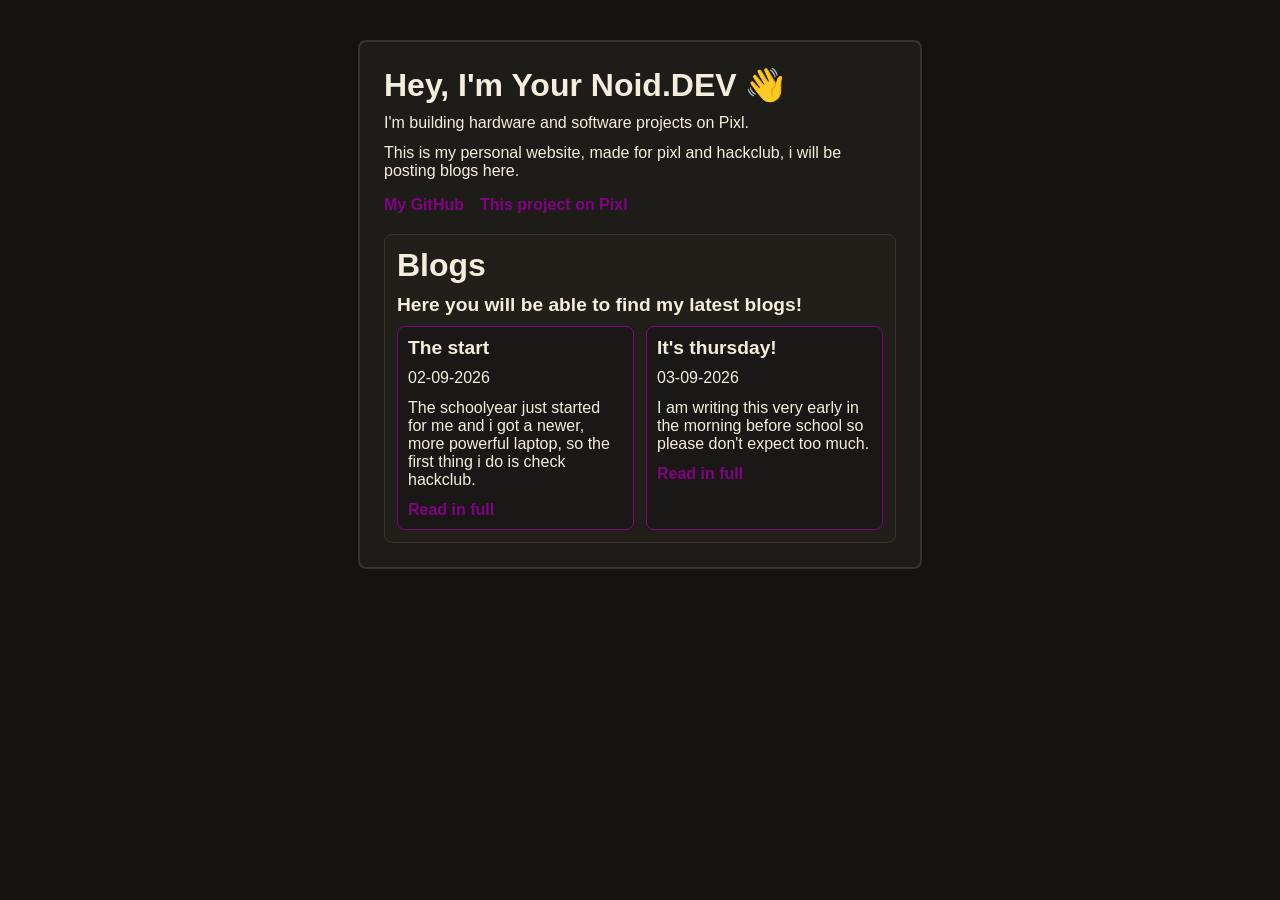
==== index.html @ f6703a06 "Add personal website" ====
<!DOCTYPE html>
<html lang="en">
<head>
  <meta charset="utf-8">
  <meta name="viewport" content="width=device-width, initial-scale=1">
  <title>Noid.DEV | Pixl Maker</title>
  <link rel="stylesheet" href="style.css">
</head>
<body>
  <main>
    <h1>Hey, I'm Your Noid.DEV 👋</h1>
    <p>I'm building hardware and software projects on Pixl.</p>
    <p>This is my personal website, made for pixl and hackclub, i will be posting blogs here.</p>
    <ul>
      <li><a href="its-noid-dev/mysimplesite" target="_blank">My GitHub</a></li>
      <li><a href="https://pixl.hackclub.com/projects#p=351" target="_blank">This project on Pixl</a></li>
    </ul>
    <div class="info-box">
      <h1>Blogs</h1>
      <h2>Here you will be able to find my latest blogs!</h2>
      <div class="blog-grid">
        <article class="blog">
          <h2>The start</h2>
          <p>02-09-2026</p>
          <p>The schoolyear just started for me and i got a newer, more powerful laptop, so the first thing i do is check hackclub.</p>
          <a href="blog.html?post=the-start">Read in full</a>
        </article>
        <article class="blog">
          <h2>It's thursday!</h2>
          <p>03-09-2026</p>
          <p>I am writing this very early in the morning before school so please don't expect too much.</p>
          <a href="blog.html?post=its-thursday">Read in full</a>
        </article>
      </div>
    </div>
  </main>

</body>
</html>
---- style.css ----
body {
  margin: 0;
  font-family: Arial, sans-serif;
  background: #141312;
  color: #f5eedc;
}

main {
  max-width: 32rem;
  margin: 40px auto;
  padding: 24px;
  background: #1e1c19;
  border: 2px solid #38332c;
  border-radius: 8px;
}

.blog-page {
  max-width: 700px;
}

h1 {
  font-size: 2rem;
  margin: 0 0 10px;
}

h2 {
  font-size: 1.2rem;
  margin: 0 0 10px;
}

p {
  margin: 0 0 12px;
}

.info-box {
  margin-top: 20px;
  padding: 12px;
  background: #221f1b;
  border: 1px solid #3a342e;
  border-radius: 8px;
}

.blog-grid {
  display: grid;
  grid-template-columns: repeat(2, minmax(0, 1fr));
  gap: 12px;
  margin-top: 10px;
}

.blog {
  background: #1a1816;
  border: 1px solid #800482;
  border-radius: 8px;
  padding: 10px;
}

.pics {
  display: grid;
  grid-template-columns: repeat(2, minmax(0, 1fr));
  gap: 10px;
  margin-top: 14px;
}

img {
  width: 100%;
  height: 180px;
  object-fit: cover;
  border-radius: 6px;
}

ul {
  list-style: none;
  padding: 0;
  display: flex;
  gap: 1rem;
  margin: 16px 0;
}

a {
  color: #800482;
  text-decoration: none;
  font-weight: 600;
}

#date {
  color: #d7c9a7;
  margin-bottom: 18px;
}
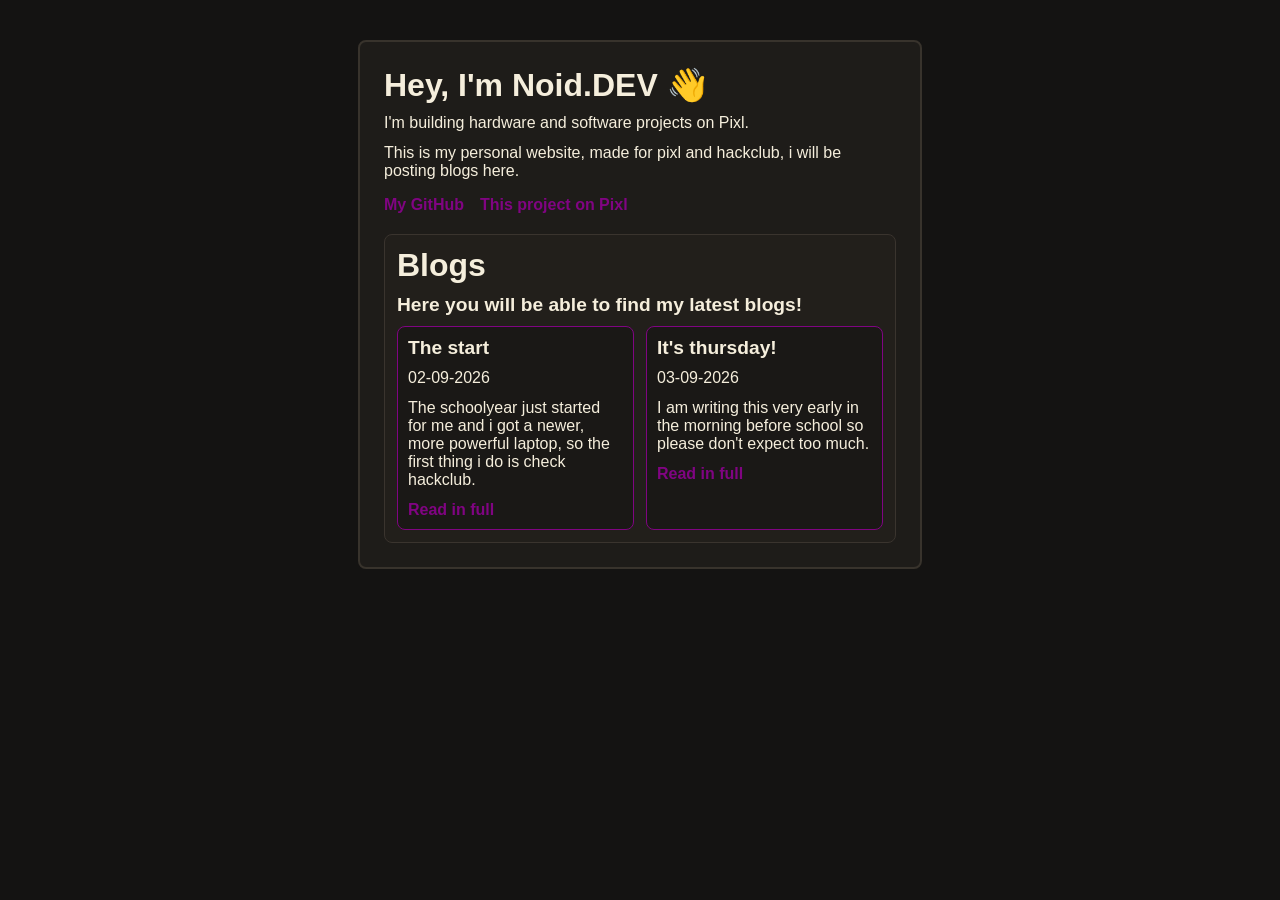
==== commit 1f46f003: "Update homepage greeting" ====
--- a/index.html
+++ b/index.html
@@ -8,7 +8,7 @@
 </head>
 <body>
   <main>
-    <h1>Hey, I'm Your Noid.DEV 👋</h1>
+    <h1>Hey, I'm Noid.DEV 👋</h1>
     <p>I'm building hardware and software projects on Pixl.</p>
     <p>This is my personal website, made for pixl and hackclub, i will be posting blogs here.</p>
     <ul>
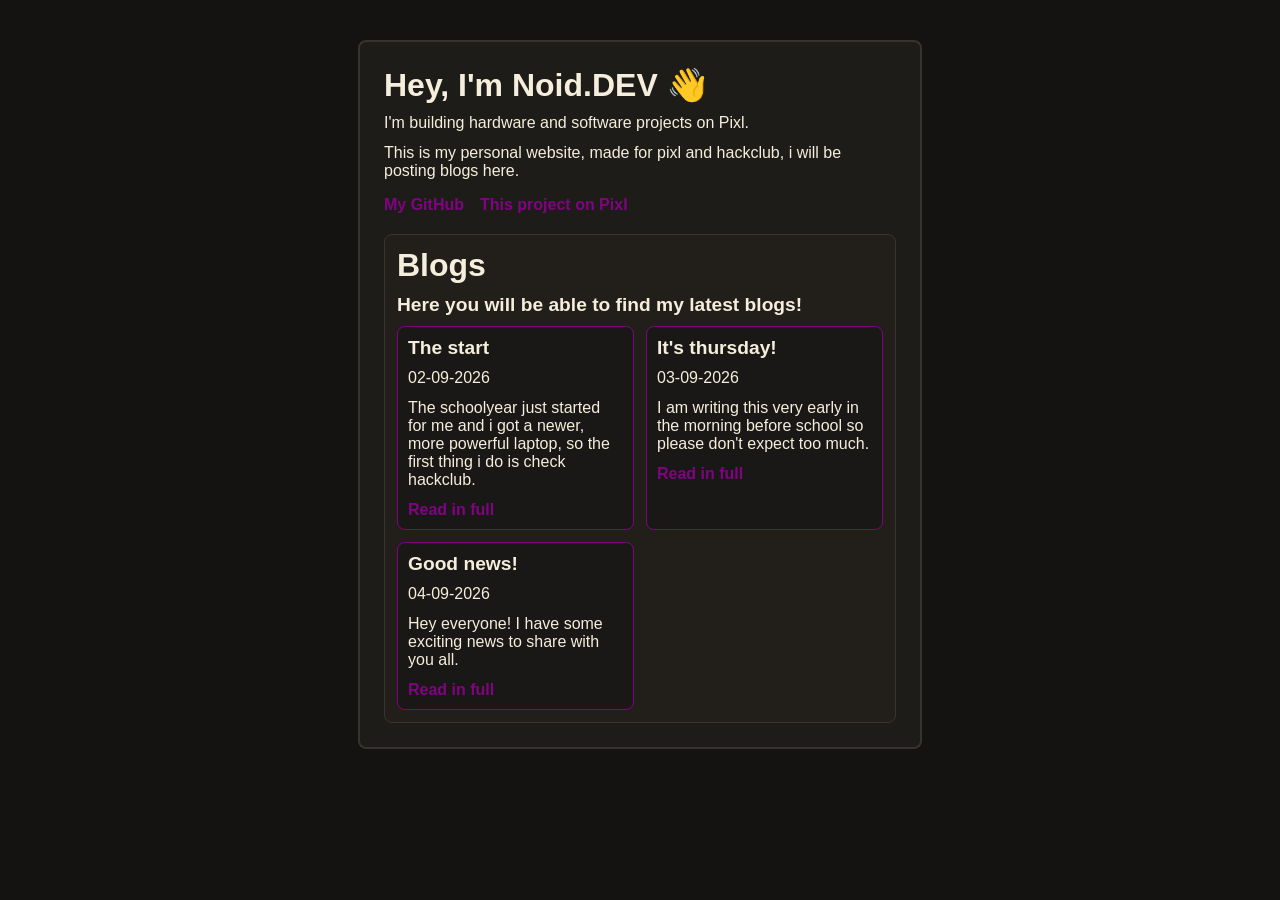
==== commit bb0af4bf: "Add good news blog post" ====
--- a/index.html
+++ b/index.html
@@ -12,7 +12,7 @@
     <p>I'm building hardware and software projects on Pixl.</p>
     <p>This is my personal website, made for pixl and hackclub, i will be posting blogs here.</p>
     <ul>
-      <li><a href="its-noid-dev/mysimplesite" target="_blank">My GitHub</a></li>
+      <li><a href="https://github.com/its-noid-dev/mysimplesite" target="_blank">My GitHub</a></li>
       <li><a href="https://pixl.hackclub.com/projects#p=351" target="_blank">This project on Pixl</a></li>
     </ul>
     <div class="info-box">
@@ -31,6 +31,12 @@
           <p>I am writing this very early in the morning before school so please don't expect too much.</p>
           <a href="blog.html?post=its-thursday">Read in full</a>
         </article>
+        <article class="blog">
+          <h2>Good news!</h2>
+          <p>04-09-2026</p>
+          <p>Hey everyone! I have some exciting news to share with you all.</p>
+          <a href="blog.html?post=good-news">Read in full</a>
+        </article>
       </div>
     </div>
   </main>
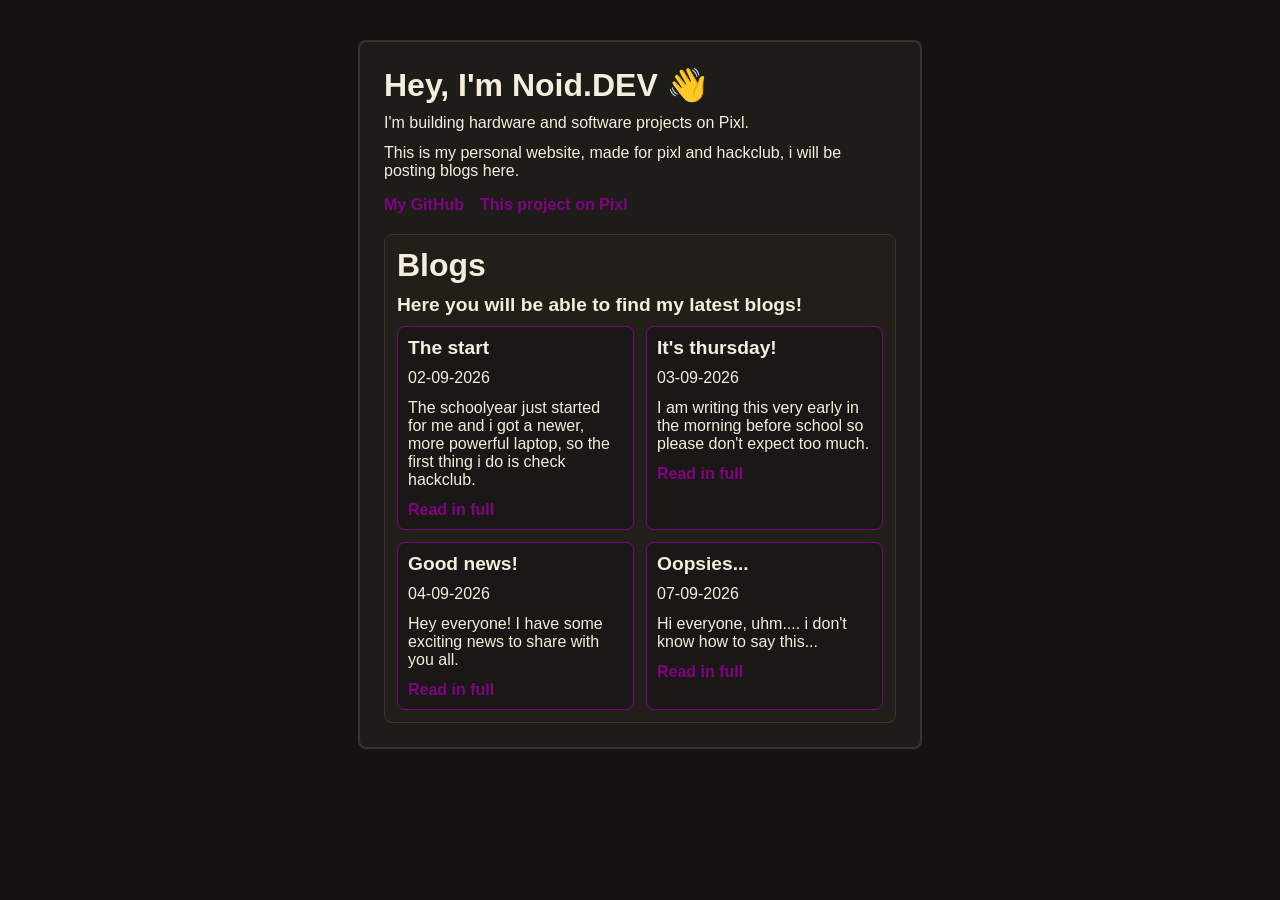
==== commit 998bcc34: "Add rainbow effect to liked site text" ====
--- a/index.html
+++ b/index.html
@@ -37,6 +37,12 @@
           <p>Hey everyone! I have some exciting news to share with you all.</p>
           <a href="blog.html?post=good-news">Read in full</a>
         </article>
+        <article class="blog">
+          <h2>Oopsies...</h2>
+          <p>07-09-2026</p>
+          <p>Hi everyone, uhm.... i don't know how to say this...</p>
+          <a href="blog.html?post=oopsies">Read in full</a>
+        </article>
       </div>
     </div>
   </main>
--- a/style.css
+++ b/style.css
@@ -30,6 +30,21 @@
 
 p {
   margin: 0 0 12px;
+}
+
+.rainbow-letter {
+  display: inline-block;
+  animation: rainbow-letter 2.4s linear infinite;
+  animation-delay: calc(var(--letter-index) * -0.12s);
+}
+
+@keyframes rainbow-letter {
+  0%, 100% { color: #ff4d6d; }
+  16% { color: #ff9f1c; }
+  33% { color: #ffe66d; }
+  50% { color: #56d364; }
+  66% { color: #4dabf7; }
+  83% { color: #c77dff; }
 }
 
 .info-box {
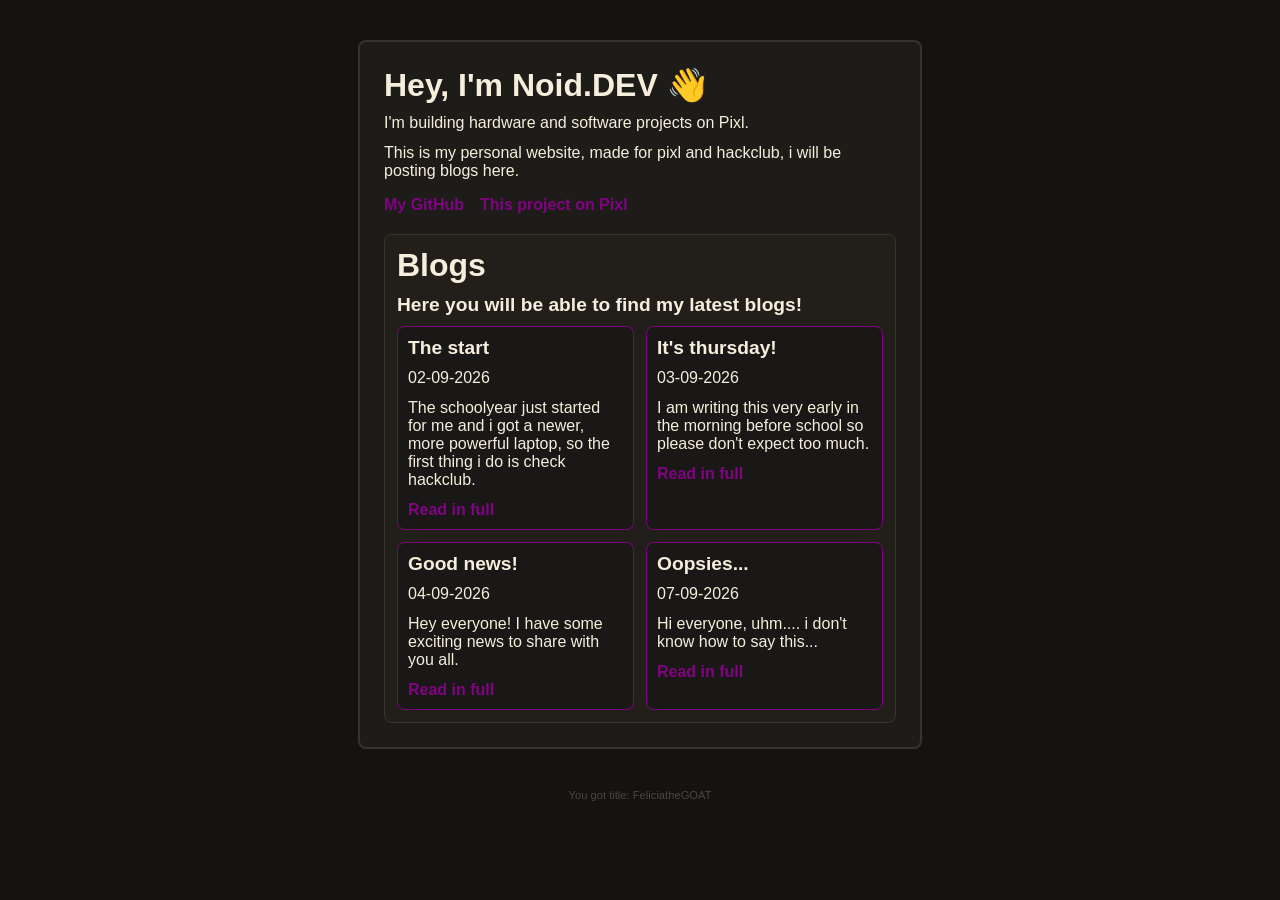
==== commit 030a98e0: "Add subtle random title footer" ====
--- a/index.html
+++ b/index.html
@@ -3,8 +3,23 @@
 <head>
   <meta charset="utf-8">
   <meta name="viewport" content="width=device-width, initial-scale=1">
-  <title>Noid.DEV | Pixl Maker</title>
+  <title>Noid.DEV</title>
+  <link rel="icon" href="Noid.DEV.ico" type="image/x-icon">
   <link rel="stylesheet" href="style.css">
+  <script>
+    const randomTitles = [
+      "BOMBOCLAT",
+      "FeliciatheGOAT",
+      "Wenamechainasumma",
+      "I like, apples and bananas",
+      "Call me if you get lost!"
+    ];
+    const randomTitle = randomTitles[Math.floor(Math.random() * randomTitles.length)];
+    document.title = `Noid.DEV | ${randomTitle}`;
+    document.addEventListener("DOMContentLoaded", () => {
+      document.getElementById("random-title").textContent = randomTitle;
+    });
+  </script>
 </head>
 <body>
   <main>
@@ -46,6 +61,7 @@
       </div>
     </div>
   </main>
+  <footer class="quiet-footer">You got title: <span id="random-title"></span></footer>
 
 </body>
 </html>
--- a/style.css
+++ b/style.css
@@ -12,6 +12,13 @@
   background: #1e1c19;
   border: 2px solid #38332c;
   border-radius: 8px;
+}
+
+.quiet-footer {
+  margin: 28px auto 12px;
+  color: #4b4640;
+  font-size: 0.7rem;
+  text-align: center;
 }
 
 .blog-page {
@@ -69,6 +76,89 @@
   padding: 10px;
 }
 
+.share-button,
+.share-options button,
+.share-close {
+  border: 1px solid #800482;
+  border-radius: 6px;
+  background: #800482;
+  color: #fff;
+  cursor: pointer;
+  font: inherit;
+  font-weight: 600;
+}
+
+.share-button {
+  margin-top: 10px;
+  padding: 8px 12px;
+}
+
+.share-button:hover,
+.share-options button:hover,
+.share-close:hover {
+  background: #a30aa7;
+}
+
+.share-popup[hidden] {
+  display: none;
+}
+
+.share-popup {
+  position: fixed;
+  inset: 0;
+  z-index: 10;
+  display: grid;
+  place-items: center;
+  padding: 20px;
+}
+
+.share-backdrop {
+  position: absolute;
+  inset: 0;
+  background: rgb(0 0 0 / 65%);
+}
+
+.share-panel {
+  position: relative;
+  width: min(100%, 340px);
+  padding: 20px;
+  border: 2px solid #38332c;
+  border-radius: 8px;
+  background: #1e1c19;
+  box-shadow: 0 12px 35px rgb(0 0 0 / 40%);
+}
+
+.share-panel h2 {
+  padding-right: 28px;
+}
+
+.share-close {
+  position: absolute;
+  top: 14px;
+  right: 14px;
+  width: 30px;
+  height: 30px;
+  padding: 0;
+  font-size: 1.3rem;
+  line-height: 1;
+}
+
+.share-options {
+  display: grid;
+  gap: 8px;
+}
+
+.share-options button {
+  padding: 10px;
+}
+
+.share-status {
+  min-height: 1.2em;
+  margin: 12px 0 0;
+  color: #d7c9a7;
+  text-align: center;
+}
+
 .pics {
   display: grid;
   grid-template-columns: repeat(2, minmax(0, 1fr));
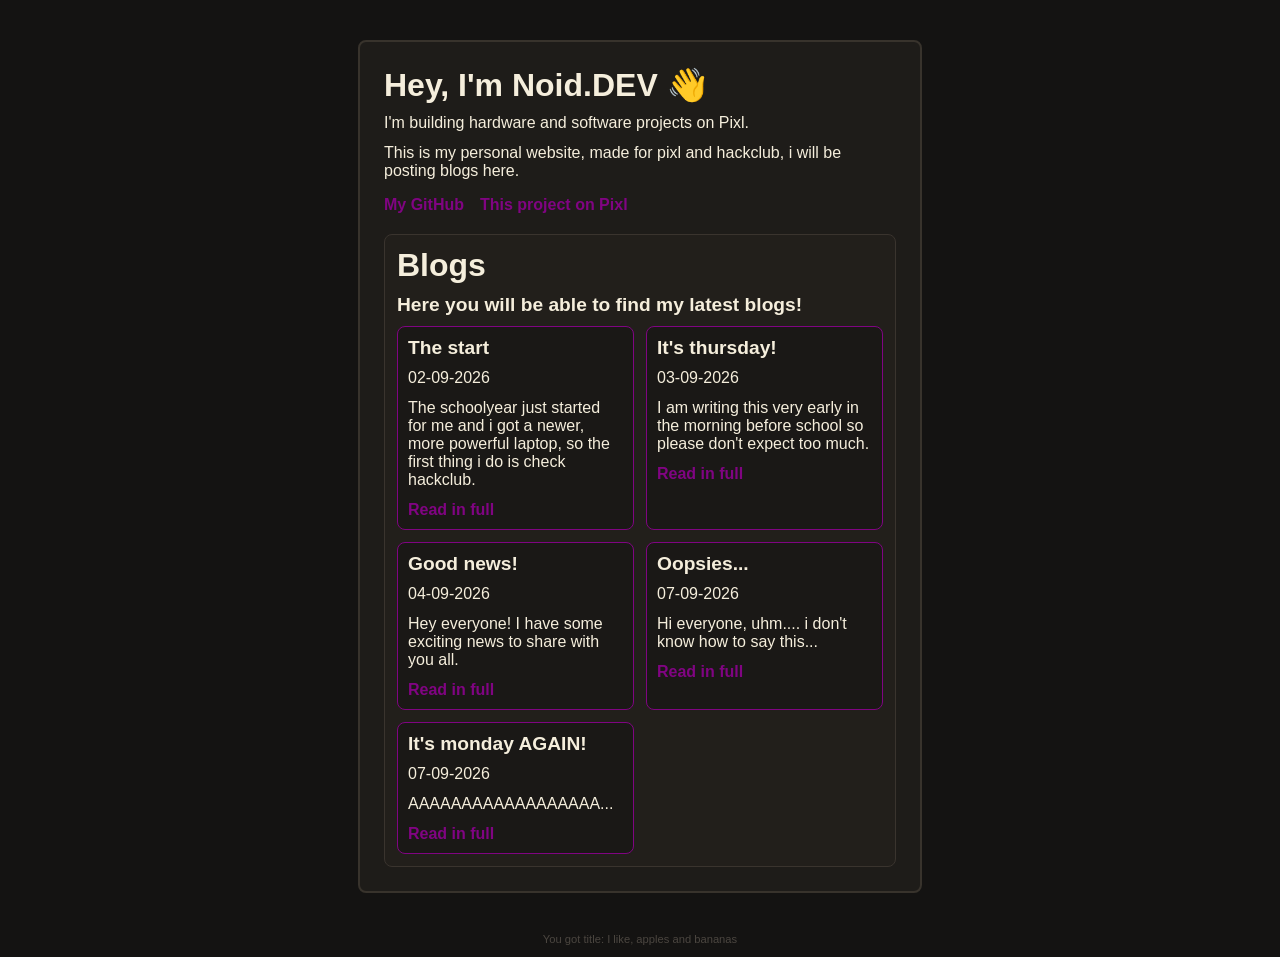
==== commit 0fc96ead: "Refine Monday blog styling" ====
--- a/index.html
+++ b/index.html
@@ -58,6 +58,12 @@
           <p>Hi everyone, uhm.... i don't know how to say this...</p>
           <a href="blog.html?post=oopsies">Read in full</a>
         </article>
+        <article class="blog">
+          <h2>It's monday AGAIN!</h2>
+          <p>07-09-2026</p>
+          <p>AAAAAAAAAAAAAAAAAA...</p>
+          <a href="blog.html?post=it-s-monday-again">Read in full</a>
+        </article>
       </div>
     </div>
   </main>
--- a/style.css
+++ b/style.css
@@ -52,6 +52,46 @@
   50% { color: #56d364; }
   66% { color: #4dabf7; }
   83% { color: #c77dff; }
+}
+
+.monday-white {
+  color: #fff;
+}
+
+.monday-light-red {
+  display: inline-block;
+  color: #ff6b81 !important;
+  animation: monday-shake-light 0.28s linear infinite;
+}
+
+.monday-red {
+  display: inline-block;
+  color: #f0445c;
+  animation: monday-shake-medium 0.18s linear infinite;
+}
+
+.monday-dark-red {
+  display: inline-block;
+  color: #8f1026;
+  animation: monday-shake-hard 0.1s linear infinite;
+}
+
+@keyframes monday-shake-light {
+  0%, 100% { transform: translateX(0); }
+  25% { transform: translateX(-1px); }
+  75% { transform: translateX(1px); }
+}
+
+@keyframes monday-shake-medium {
+  0%, 100% { transform: translateX(0); }
+  25% { transform: translateX(-2px); }
+  75% { transform: translateX(2px); }
+}
+
+@keyframes monday-shake-hard {
+  0%, 100% { transform: translateX(0); }
+  25% { transform: translateX(-4px); }
+  75% { transform: translateX(4px); }
 }
 
 .info-box {
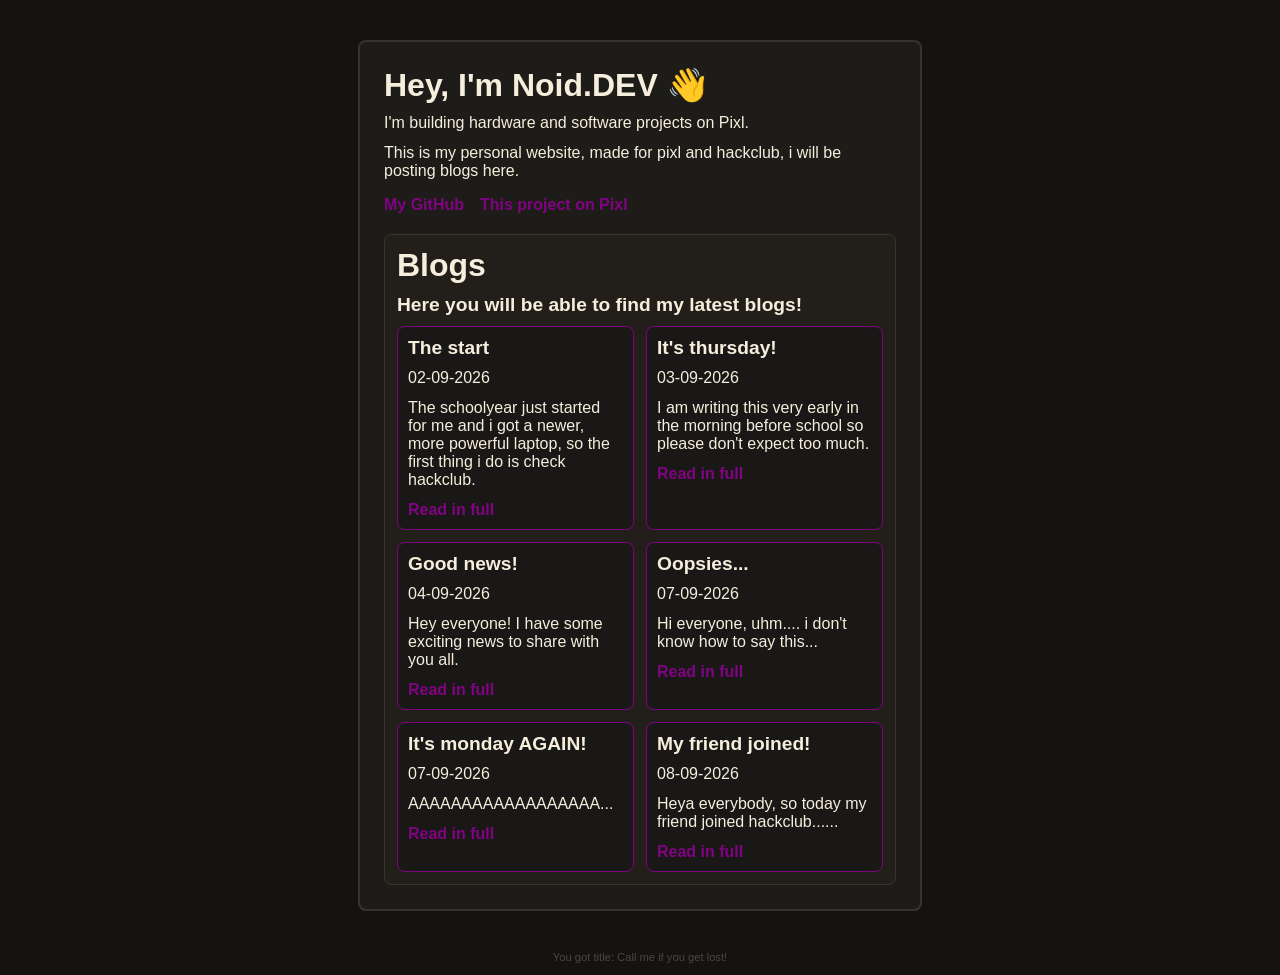
==== commit 6cc1e681: "Add friend joined blog post" ====
--- a/index.html
+++ b/index.html
@@ -64,6 +64,12 @@
           <p>AAAAAAAAAAAAAAAAAA...</p>
           <a href="blog.html?post=it-s-monday-again">Read in full</a>
         </article>
+        <article class="blog">
+          <h2>My friend joined!</h2>
+          <p>08-09-2026</p>
+          <p>Heya everybody, so today my friend joined hackclub......</p>
+          <a href="blog.html?post=my-friend-joined">Read in full</a>
+        </article>
       </div>
     </div>
   </main>
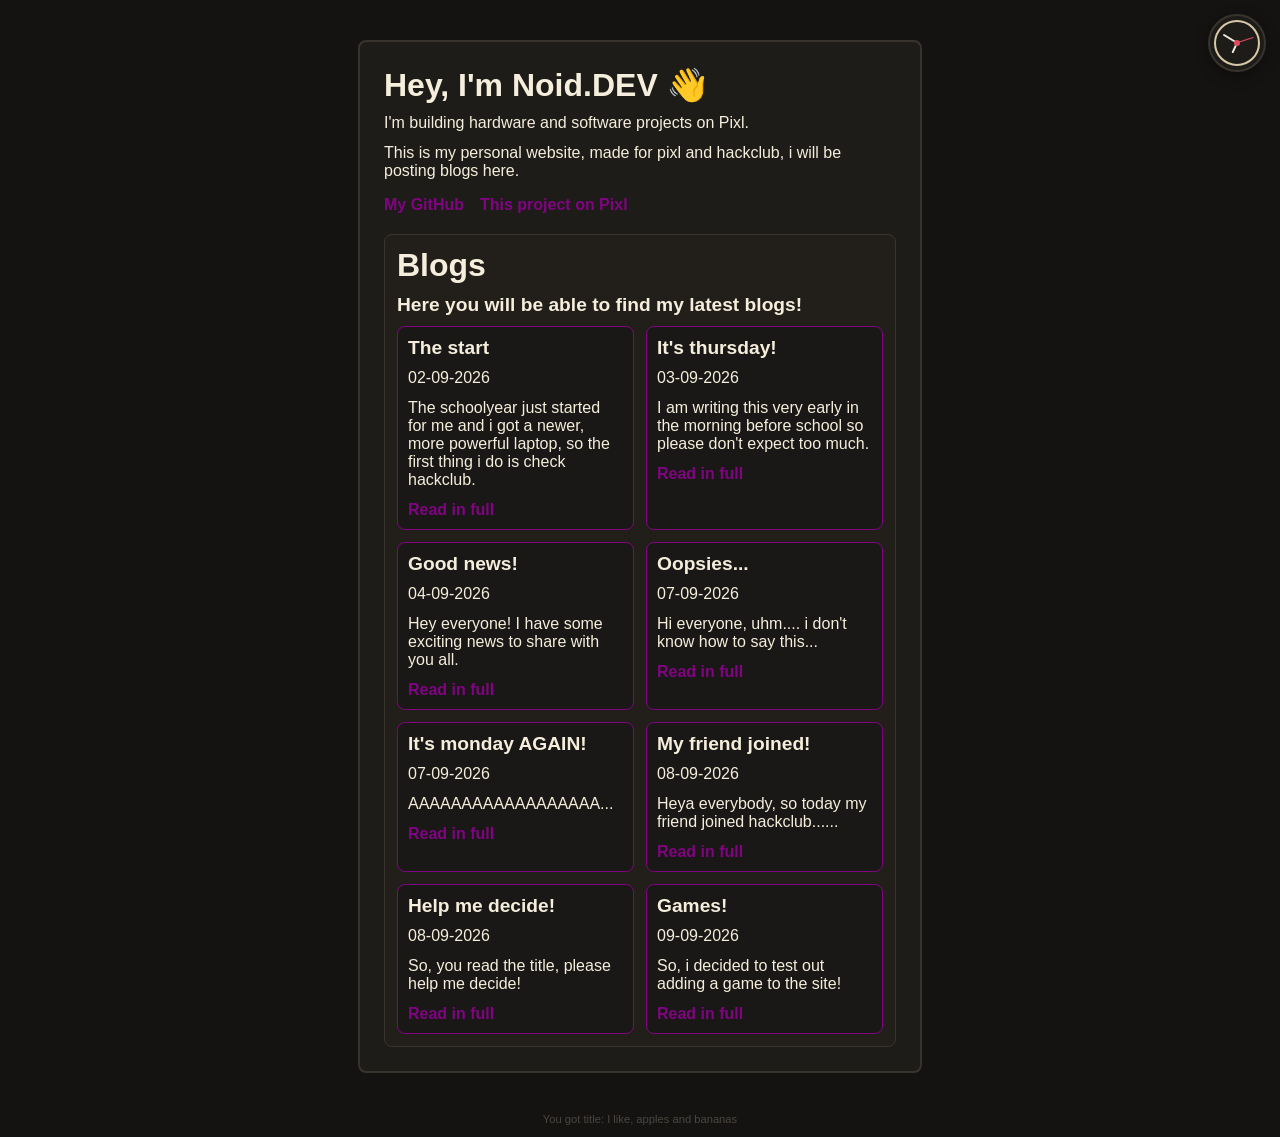
==== commit d6184a70: "Add site interactions and poll" ====
--- a/index.html
+++ b/index.html
@@ -22,6 +22,16 @@
   </script>
 </head>
 <body>
+  <button class="site-clock" id="site-clock" type="button" aria-label="Switch clock display">
+    <span class="analog-clock" aria-hidden="true">
+      <span class="clock-hand clock-hour"></span>
+      <span class="clock-hand clock-minute"></span>
+      <span class="clock-hand clock-second"></span>
+      <span class="clock-center"></span>
+    </span>
+    <span class="digital-clock" aria-live="polite"></span>
+  </button>
+
   <main>
     <h1>Hey, I'm Noid.DEV 👋</h1>
     <p>I'm building hardware and software projects on Pixl.</p>
@@ -70,10 +80,114 @@
           <p>Heya everybody, so today my friend joined hackclub......</p>
           <a href="blog.html?post=my-friend-joined">Read in full</a>
         </article>
+        <article class="blog" data-release-mode="revealable">
+          <h2>Help me decide!</h2>
+          <p>08-09-2026</p>
+          <p>So, you read the title, please help me decide!</p>
+          <a href="blog.html?post=help-me-decide" data-release-at="2026-09-08T18:00:00">Read in full</a>
+        </article>
+        <article class="blog" data-release-mode="revealable">
+          <h2>Games!</h2>
+          <p>09-09-2026</p>
+          <p>So, i decided to test out adding a game to the site!</p>
+          <a href="blog.html?post=games1" data-release-at="2026-09-09T09:00:00">Read in full</a>
+        </article>
       </div>
     </div>
   </main>
   <footer class="quiet-footer">You got title: <span id="random-title"></span></footer>
 
+  <script>
+    function parseBlogDate(dateText) {
+      const [day, month, year] = dateText.split("-").map(Number);
+      return new Date(year, month - 1, day);
+    }
+
+    function getReleaseDate(blog) {
+      const releaseLink = blog.querySelector("a[data-release-at]");
+      return releaseLink
+        ? new Date(releaseLink.dataset.releaseAt)
+        : parseBlogDate(blog.querySelector("p")?.textContent.trim());
+    }
+
+    function formatCountdown(milliseconds) {
+      const totalSeconds = Math.max(0, Math.floor(milliseconds / 1000));
+      const days = Math.floor(totalSeconds / 86400);
+      const hours = Math.floor((totalSeconds % 86400) / 3600);
+      const minutes = Math.floor((totalSeconds % 3600) / 60);
+      const seconds = totalSeconds % 60;
+      return `unlocks in ${days} days, ${hours} hours, ${minutes} minutes, ${seconds} seconds`;
+    }
+
+    document.querySelectorAll(".blog").forEach(blog => {
+      const dateText = blog.querySelector("p")?.textContent.trim();
+      const unlockDate = dateText && getReleaseDate(blog);
+      if (!unlockDate || unlockDate <= new Date()) return;
+
+      if (blog.dataset.releaseMode === "hidden" || !blog.dataset.releaseMode) {
+        blog.hidden = true;
+        return;
+      }
+
+      blog.classList.add("scheduled-blog");
+      blog.querySelector("p")?.setAttribute("hidden", "hidden");
+      const link = blog.querySelector("a");
+      link?.addEventListener("click", event => event.preventDefault());
+
+      const countdown = document.createElement("p");
+      countdown.className = "scheduled-countdown";
+      blog.appendChild(countdown);
+
+      const updateCountdown = () => {
+        const remaining = unlockDate - new Date();
+        countdown.textContent = remaining <= 0
+          ? "Unlocked - refresh to read"
+          : formatCountdown(remaining);
+        if (remaining <= 0) {
+          window.location.reload();
+        }
+      };
+
+      updateCountdown();
+      window.setInterval(updateCountdown, 1000);
+    });
+
+    const siteClock = document.getElementById("site-clock");
+    const analogClock = siteClock.querySelector(".analog-clock");
+    const digitalClock = siteClock.querySelector(".digital-clock");
+    let clockMode = 0;
+
+    function updateClock() {
+      const now = new Date();
+      const seconds = now.getSeconds() + now.getMilliseconds() / 1000;
+      const minutes = now.getMinutes() + seconds / 60;
+      const hours = (now.getHours() % 12) + minutes / 60;
+
+      siteClock.querySelector(".clock-hour").style.transform = `rotate(${hours * 30}deg)`;
+      siteClock.querySelector(".clock-minute").style.transform = `rotate(${minutes * 6}deg)`;
+      siteClock.querySelector(".clock-second").style.transform = `rotate(${seconds * 6}deg)`;
+      digitalClock.textContent = now.toLocaleTimeString([], {
+        hour: "2-digit",
+        minute: "2-digit",
+        second: "2-digit",
+        hour12: clockMode === 1
+      });
+      window.requestAnimationFrame(updateClock);
+    }
+
+    siteClock.addEventListener("click", () => {
+      clockMode = (clockMode + 1) % 3;
+      siteClock.classList.toggle("digital-mode", clockMode !== 0);
+      siteClock.classList.toggle("military-mode", clockMode === 2);
+      analogClock.setAttribute("aria-hidden", clockMode !== 0);
+      siteClock.setAttribute("aria-label", clockMode === 0
+        ? "Switch to AM-PM clock"
+        : clockMode === 1
+          ? "Switch to military clock"
+          : "Switch to analog clock");
+    });
+
+    updateClock();
+  </script>
 </body>
 </html>
--- a/style.css
+++ b/style.css
@@ -3,6 +3,97 @@
   font-family: Arial, sans-serif;
   background: #141312;
   color: #f5eedc;
+}
+
+.site-clock {
+  position: fixed;
+  top: 14px;
+  right: 14px;
+  z-index: 30;
+  display: grid;
+  width: 58px;
+  height: 58px;
+  place-items: center;
+  padding: 0;
+  border: 2px solid #38332c;
+  border-radius: 50%;
+  background: #1e1c19;
+  color: #f5eedc;
+  cursor: pointer;
+  box-shadow: 0 4px 14px rgb(0 0 0 / 35%);
+}
+
+.site-clock:hover {
+  border-color: #800482;
+}
+
+.analog-clock {
+  position: relative;
+  width: 42px;
+  height: 42px;
+  border: 2px solid #d7c9a7;
+  border-radius: 50%;
+}
+
+.clock-hand {
+  position: absolute;
+  bottom: 50%;
+  left: calc(50% - 1px);
+  width: 2px;
+  border-radius: 2px;
+  background: #f5eedc;
+  transform-origin: 50% 100%;
+}
+
+.clock-hour {
+  height: 11px;
+}
+
+.clock-minute {
+  height: 16px;
+  width: 1.5px;
+}
+
+.clock-second {
+  height: 18px;
+  width: 1px;
+  background: #e04a5f;
+}
+
+.clock-center {
+  position: absolute;
+  top: calc(50% - 3px);
+  left: calc(50% - 3px);
+  width: 6px;
+  height: 6px;
+  border-radius: 50%;
+  background: #e04a5f;
+}
+
+.digital-clock {
+  display: none;
+  font-size: 0.72rem;
+  font-weight: 700;
+  letter-spacing: 0;
+}
+
+.site-clock.digital-mode {
+  width: auto;
+  min-width: 116px;
+  padding: 0 10px;
+  border-radius: 8px;
+}
+
+.site-clock.military-mode {
+  min-width: 126px;
+}
+
+.site-clock.digital-mode .analog-clock {
+  display: none;
+}
+
+.site-clock.digital-mode .digital-clock {
+  display: block;
 }
 
 main {
@@ -114,6 +205,119 @@
   border: 1px solid #800482;
   border-radius: 8px;
   padding: 10px;
+}
+
+.scheduled-blog {
+  position: relative;
+  overflow: hidden;
+  border-color: #63343a;
+  filter: grayscale(0.9);
+  opacity: 0.62;
+}
+
+.scheduled-blog::after {
+  position: absolute;
+  inset: 0;
+  border: 2px solid #9d2638;
+  border-radius: 8px;
+  content: "";
+  pointer-events: none;
+}
+
+.scheduled-blog a {
+  color: #8f5960;
+  cursor: not-allowed;
+  pointer-events: none;
+}
+
+.scheduled-countdown {
+  position: relative;
+  z-index: 1;
+  color: #e04a5f;
+  font-size: 0.78rem;
+  font-weight: 700;
+}
+
+.scheduled-countdown::before {
+  content: "\1F551  ";
+}
+
+.locked-post {
+  color: #e04a5f;
+  font-weight: 600;
+}
+
+.poll {
+  margin: 20px 0;
+  padding: 14px;
+  border: 1px solid #3a342e;
+  border-radius: 8px;
+  background: #221f1b;
+}
+
+.poll h2 {
+  margin-bottom: 6px;
+}
+
+.poll-countdown,
+.poll-total,
+.poll-count {
+  color: #a99d87;
+  font-size: 0.78rem;
+}
+
+.poll-countdown,
+.poll-total {
+  margin: 0 0 10px;
+  text-align: center;
+}
+
+.poll-options {
+  display: grid;
+  gap: 8px;
+}
+
+.poll-option {
+  display: grid;
+  gap: 5px;
+  width: 100%;
+  padding: 9px;
+  border: 1px solid #800482;
+  border-radius: 6px;
+  background: #1a1816;
+  color: #f5eedc;
+  cursor: pointer;
+  font: inherit;
+  text-align: left;
+}
+
+.poll-option:hover:not(:disabled) {
+  border-color: #c04bc3;
+}
+
+.poll-option:disabled {
+  cursor: not-allowed;
+  opacity: 0.65;
+}
+
+.poll-option-label {
+  font-weight: 600;
+}
+
+.poll-bar {
+  display: block;
+  height: 6px;
+  overflow: hidden;
+  border-radius: 4px;
+  background: #38332c;
+}
+
+.poll-bar span {
+  display: block;
+  height: 100%;
+  border-radius: inherit;
+  background: #800482;
+  transition: width 200ms ease;
 }
 
 .share-button,
@@ -199,6 +403,239 @@
   text-align: center;
 }
 
+.game-launch {
+  display: block;
+  margin-top: 10px;
+  padding: 8px 12px;
+  border: 1px solid #800482;
+  border-radius: 6px;
+  background: #800482;
+  color: #fff;
+  cursor: pointer;
+  font: inherit;
+  font-weight: 600;
+}
+
+.game-launch:hover,
+.game-close:hover {
+  background: #a30aa7;
+}
+
+.game-popup[hidden] {
+  display: none;
+}
+
+.game-popup {
+  position: fixed;
+  inset: 0;
+  z-index: 20;
+  display: grid;
+  place-items: center;
+  padding: 20px;
+}
+
+.game-backdrop {
+  position: absolute;
+  inset: 0;
+  background: rgb(0 0 0 / 75%);
+}
+
+.game-panel {
+  position: relative;
+  width: min(100%, 520px);
+  min-height: 520px;
+  overflow: hidden;
+  padding: 18px 24px 26px;
+  border: 2px solid #38332c;
+  border-radius: 8px;
+  background: #1e1c19;
+  box-shadow: 0 12px 35px rgb(0 0 0 / 50%);
+}
+
+.game-close {
+  position: absolute;
+  top: 14px;
+  right: 14px;
+  z-index: 5;
+  width: 30px;
+  height: 30px;
+  padding: 0;
+  border: 1px solid #800482;
+  border-radius: 6px;
+  background: #800482;
+  color: #fff;
+  cursor: pointer;
+  font: inherit;
+  font-size: 1.3rem;
+  line-height: 1;
+}
+
+.game-panel h1,
+.game-panel h2,
+.game-panel h3 {
+  text-align: center;
+}
+
+.game-panel h1 {
+  margin-top: 10px;
+  font-size: 2rem;
+}
+
+.game-panel h2,
+.game-panel h3 {
+  min-height: 1.3em;
+}
+
+.game-helper {
+  color: #d7c9a7;
+  text-align: center;
+}
+
+.game-tap-container,
+.game-mug-container {
+  position: absolute;
+}
+
+.game-tap-container {
+  top: 120px;
+  left: 24px;
+}
+
+.game-tap {
+  position: relative;
+  width: 120px;
+  height: 35px;
+  margin-top: 0;
+  border-radius: 5px 0 0 5px;
+  background: #ddd;
+}
+
+.game-tap::after {
+  position: absolute;
+  top: 10px;
+  right: 10px;
+  width: 20px;
+  height: 0;
+  border-right: 10px solid transparent;
+  border-bottom: 70px solid #ddd;
+  border-left: 10px solid transparent;
+  border-radius: 0 0 40px 40px;
+  content: "";
+  transform: rotate(-20deg);
+  z-index: 2;
+}
+
+.game-tap::before {
+  position: absolute;
+  top: -15px;
+  left: -20px;
+  width: 70px;
+  height: 60px;
+  border-radius: 0 20px 20px 0;
+  background: grey;
+  content: "";
+}
+
+.game-handle {
+  position: absolute;
+  top: -110px;
+  left: 80px;
+  width: 20px;
+  height: 100px;
+  border-radius: 10px 10px 0 0;
+  background: #111;
+  cursor: pointer;
+  z-index: 3;
+}
+
+.game-handle::before {
+  position: absolute;
+  bottom: -20px;
+  left: -5px;
+  width: 30px;
+  height: 30px;
+  border-radius: 20px 20px 10px 10px;
+  background: lightgrey;
+  content: "";
+}
+
+.game-handle:hover {
+  transform: rotate(6deg);
+  transform-origin: center bottom;
+}
+
+.game-pour {
+  position: absolute;
+  top: 70px;
+  left: 92px;
+  width: 16px;
+  height: 0;
+  background: #e5c539;
+  transition: height 100ms linear;
+  z-index: 1;
+}
+
+.game-handle:hover ~ .game-pour {
+  height: 230px;
+}
+
+.game-mug-container {
+  top: 260px;
+  left: 105px;
+}
+
+.game-mug {
+  position: relative;
+  width: 120px;
+  height: 200px;
+  margin: 0;
+  border: 20px solid #eee;
+  border-top: none;
+  border-bottom-width: 30px;
+  border-radius: 0 0 10px 10px;
+  cursor: pointer;
+}
+
+.game-mug::before {
+  position: absolute;
+  bottom: -40px;
+  left: -30px;
+  width: 180px;
+  height: 30px;
+  background: #eee;
+  content: "";
+}
+
+.game-mug::after {
+  position: absolute;
+  top: 30px;
+  right: -80px;
+  width: 40px;
+  height: 110px;
+  border: 25px solid #eee;
+  border-left: none;
+  border-radius: 0 50px 150px 0;
+  content: "";
+}
+
+.game-beer {
+  position: absolute;
+  bottom: 0;
+  left: 0;
+  width: 100%;
+  height: 0;
+  max-height: 100%;
+  background: linear-gradient(#fff 0%, #fff 35%, #ededad 43%, #e5c539 44%, #e5c539 100%);
+}
+
+.game-mug-helper {
+  position: absolute;
+  top: 475px;
+  left: 130px;
+  width: 180px;
+  margin: 0;
+}
+
 .pics {
   display: grid;
   grid-template-columns: repeat(2, minmax(0, 1fr));
